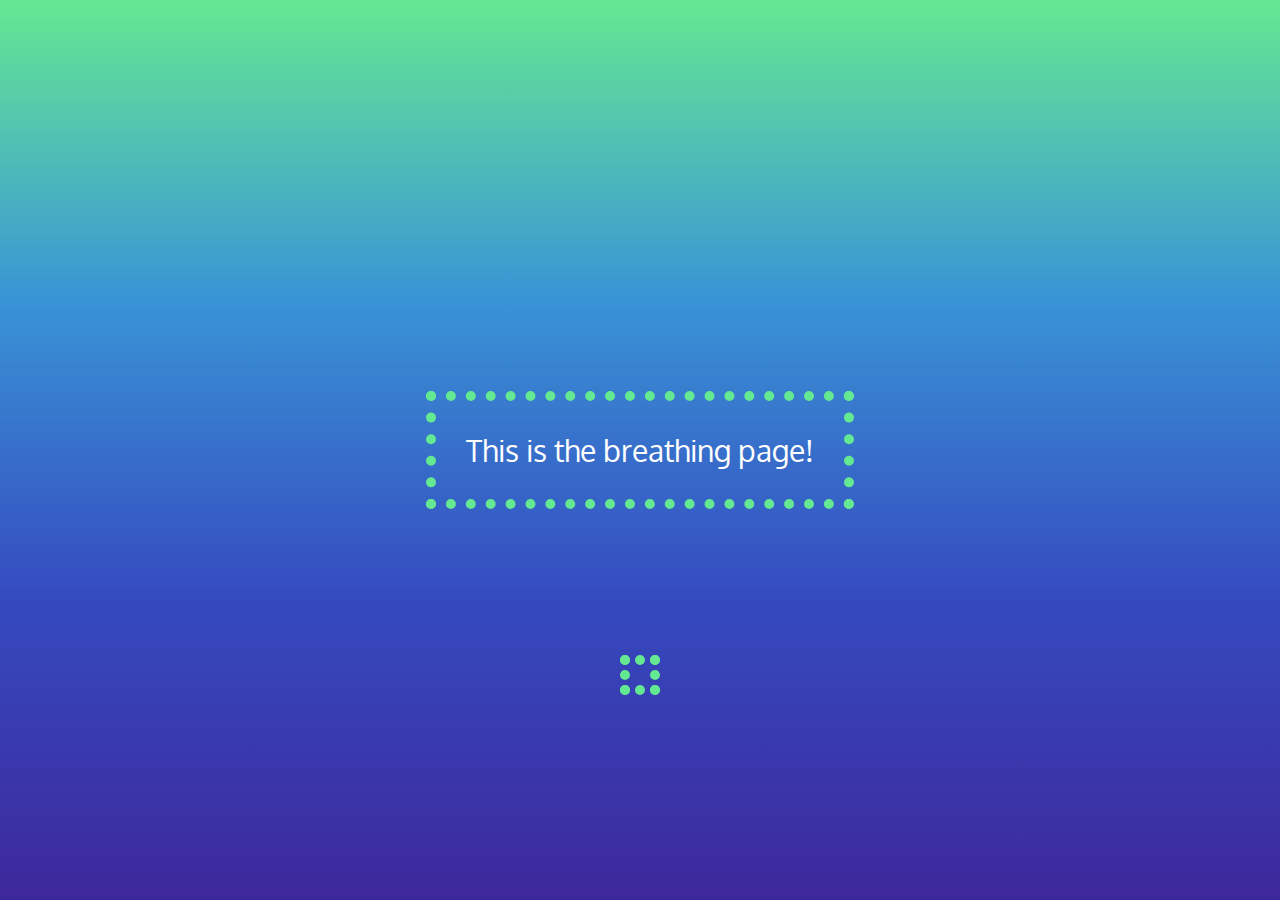
==== breathe_page.html @ 21bfd928 "Put script tag at the bottom of body tag" ====
<!DOCTYPE html>
<html lang="en">

<head>
    <meta charset="UTF-8">
    <meta http-equiv="X-UA-Compatible" content="IE=edge">
    <meta name="viewport" content="width=device-width, initial-scale=1.0">
    <title>Breathe...</title>

    <link rel="icon" type="image/png" href="./assets/daisy.png">

    <link href="https://fonts.googleapis.com/css2?family=Oxygen&display=swap" rel="stylesheet">

    <link rel="stylesheet" href="./styles/style.css">
</head>

<body>
    <div id="breatheContainer">
        This is the breathing page!
    </div>
    <div id="timer"></div>
    <script src="./scripts/script.js"></script>
</body>

</html>
---- styles/style.css ----
html {
    height: 100%;
    width: 100%;
    overflow: hidden;
    background-image: linear-gradient(#65E892, #3994D6, #354ABF, #3D289B);
    background-repeat: no-repeat;
}

div {
    font-family: 'Oxygen', sans-serif;
    margin: 0;
    color: #fff;
    text-align: center;
}

#breatheContainer {
    position: absolute;
    left: 50%;
    top: 50%;
    transform: translate(-50%, -50%);
    font-size: 30px;
    border: 10px dotted #65E892;
    padding: 30px;
}

#dateToday {
    position: absolute;
    left: 50%;
    top: 35%;
    transform: translate(-50%, -50%);
    font-size: 30px;
    border: 10px dotted #65E892;
    padding: 30px;
}

#start {
    position: absolute;
    left: 50%;
    top: 75%;
    transform: translate(-50%, -50%);
    border: 10px dotted #65E892;
    padding: 10px;
}

#timer {
    position: absolute;
    left: 50%;
    top: 75%;
    transform: translate(-50%, -50%);
    border: 10px dotted #65E892;
    padding: 10px;
}
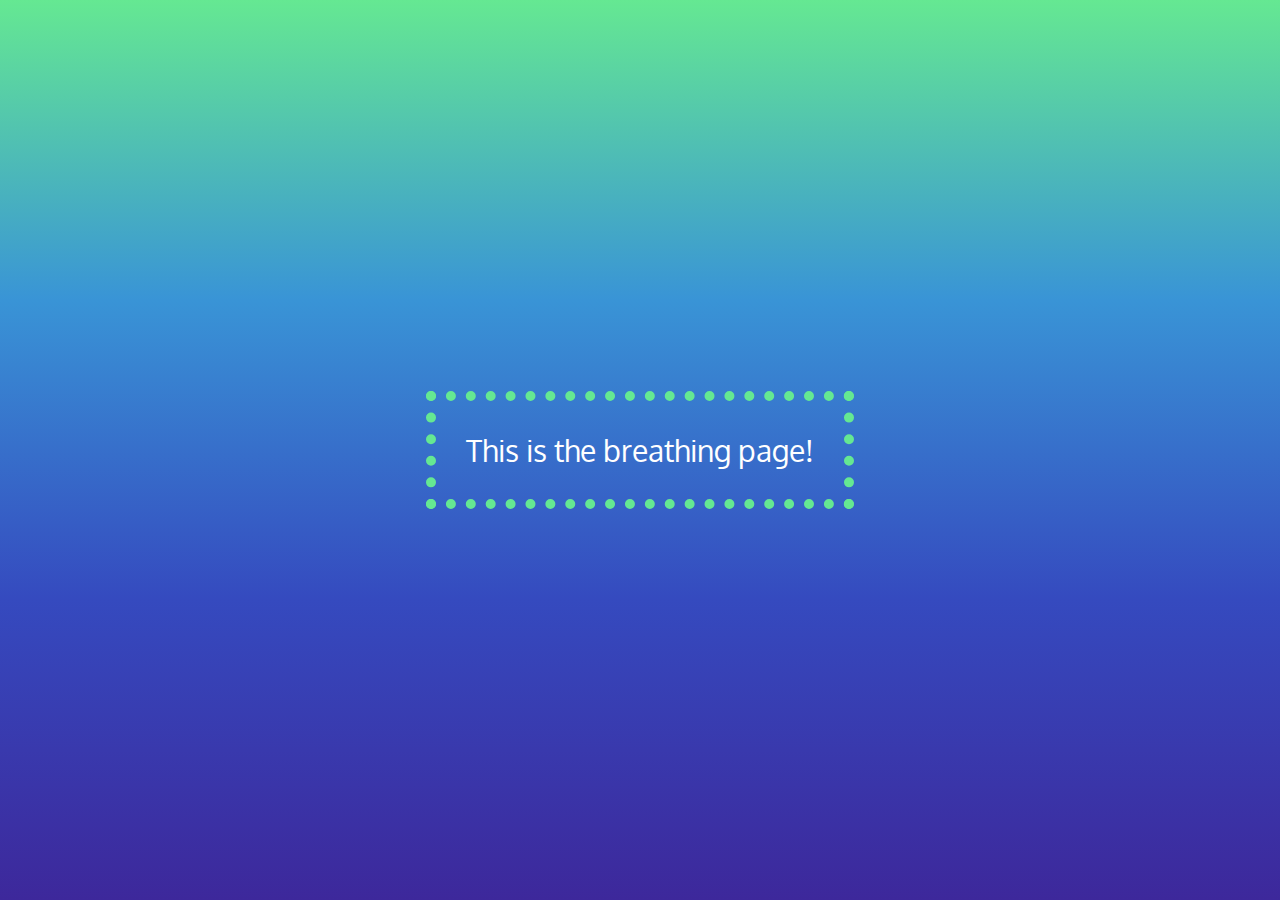
==== commit 6f1a4d9d: "Commented out timer div and css" ====
--- a/breathe_page.html
+++ b/breathe_page.html
@@ -18,7 +18,7 @@
     <div id="breatheContainer">
         This is the breathing page!
     </div>
-    <div id="timer"></div>
+    <!-- <div id="timer"></div> -->
     <script src="./scripts/script.js"></script>
 </body>
 
--- a/styles/style.css
+++ b/styles/style.css
@@ -26,27 +26,28 @@
 #dateToday {
     position: absolute;
     left: 50%;
-    top: 35%;
+    top: 30%;
     transform: translate(-50%, -50%);
-    font-size: 30px;
+    font-size: 70px;
     border: 10px dotted #65E892;
-    padding: 30px;
+    padding: 10px;
 }
 
 #start {
+    position: absolute;
+    left: 50%;
+    top: 70%;
+    transform: translate(-50%, -50%);
+    font-size: 10px;
+    border: 10px dotted #65E892;
+    padding: 15px;
+}
+
+/* #timer {
     position: absolute;
     left: 50%;
     top: 75%;
     transform: translate(-50%, -50%);
     border: 10px dotted #65E892;
     padding: 10px;
-}
-
-#timer {
-    position: absolute;
-    left: 50%;
-    top: 75%;
-    transform: translate(-50%, -50%);
-    border: 10px dotted #65E892;
-    padding: 10px;
-}+} */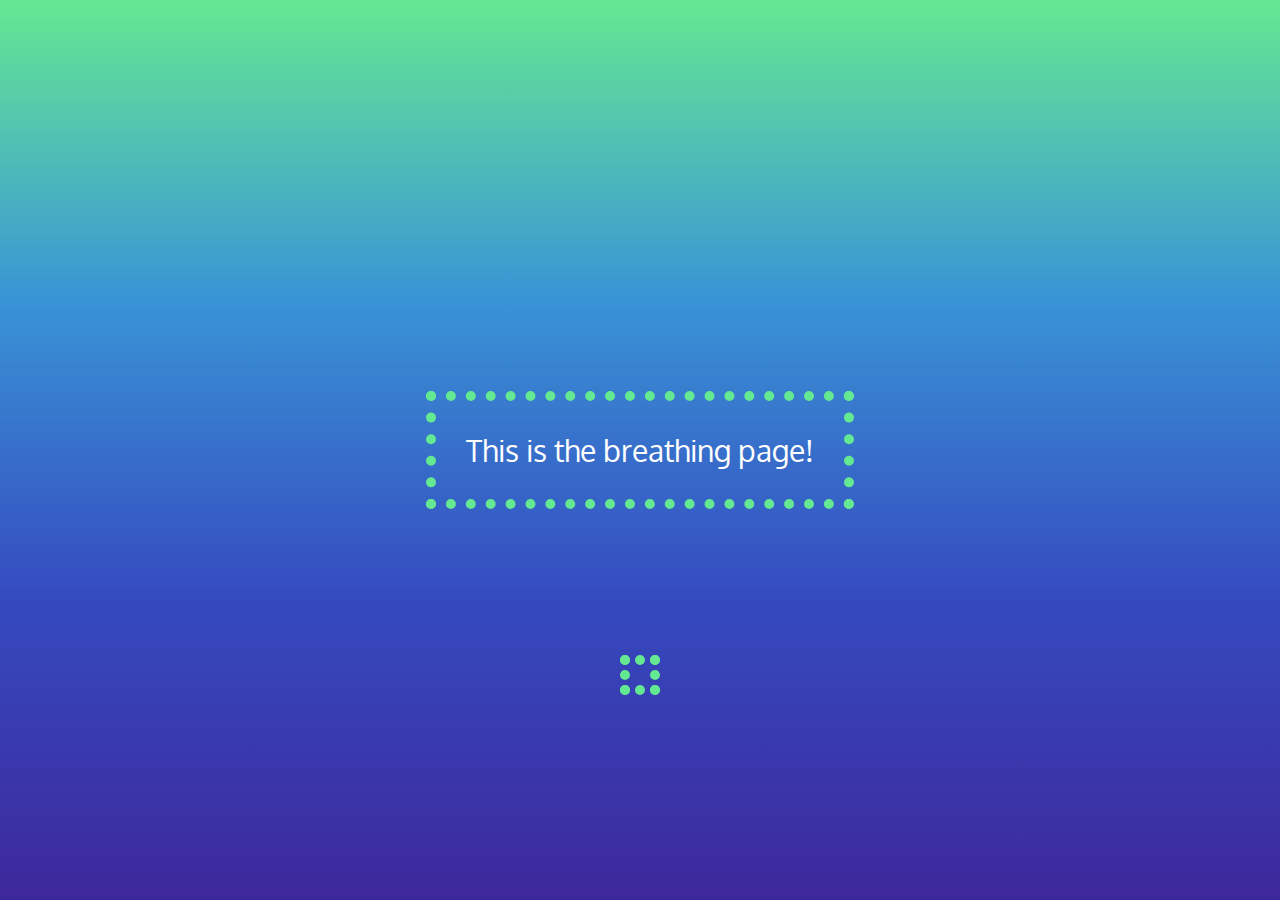
==== commit 1a8de526: "Uncommented timer div and css" ====
--- a/breathe_page.html
+++ b/breathe_page.html
@@ -18,7 +18,7 @@
     <div id="breatheContainer">
         This is the breathing page!
     </div>
-    <!-- <div id="timer"></div> -->
+    <div id="timer"></div>
     <script src="./scripts/script.js"></script>
 </body>
 
--- a/styles/style.css
+++ b/styles/style.css
@@ -43,11 +43,11 @@
     padding: 15px;
 }
 
-/* #timer {
+#timer {
     position: absolute;
     left: 50%;
     top: 75%;
     transform: translate(-50%, -50%);
     border: 10px dotted #65E892;
     padding: 10px;
-} */+}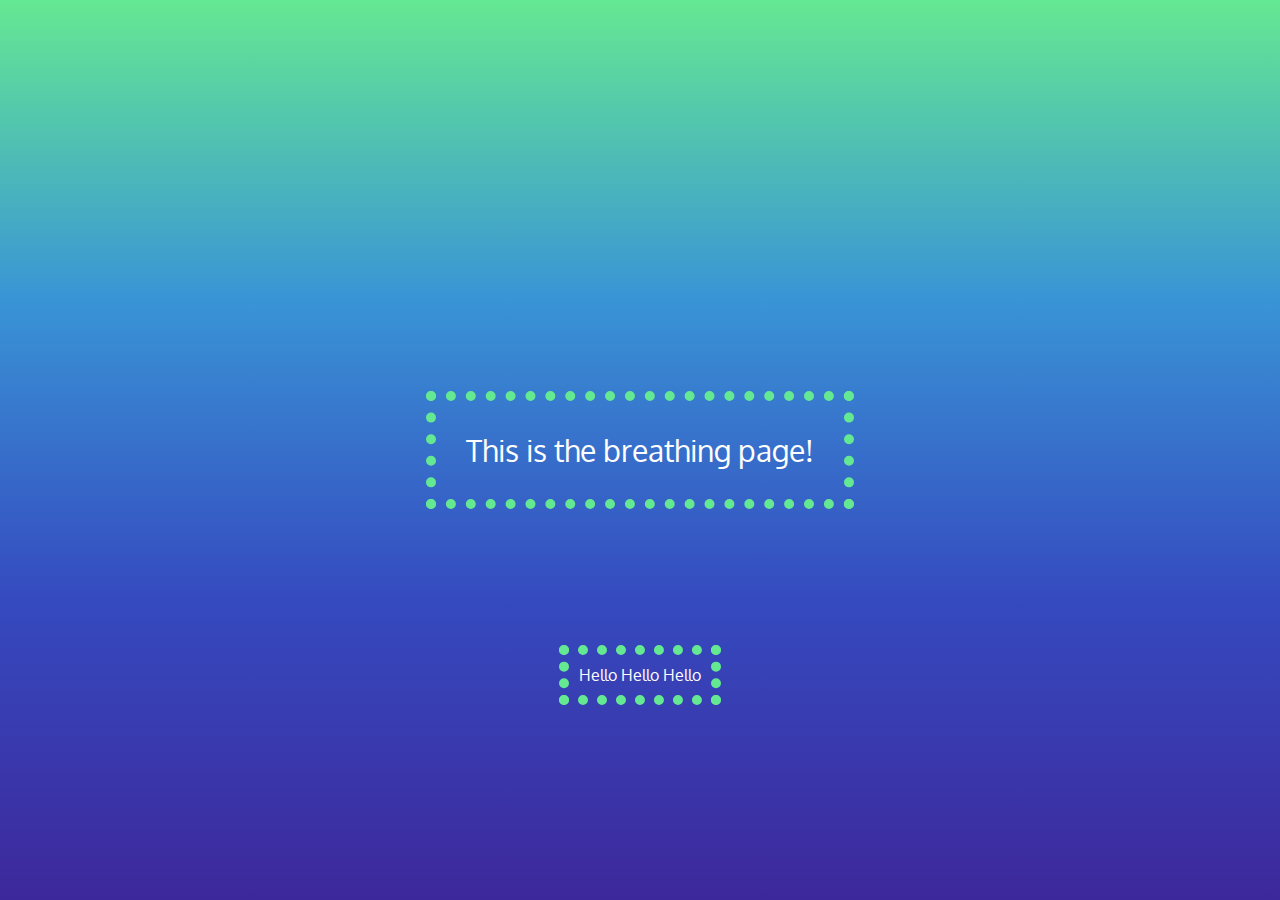
==== commit 8cdc5904: "Added in-line-block display to #timer div elements" ====
--- a/breathe_page.html
+++ b/breathe_page.html
@@ -18,7 +18,11 @@
     <div id="breatheContainer">
         This is the breathing page!
     </div>
-    <div id="timer"></div>
+    <div id="timer">
+        <div>Hello</div>
+        <div>Hello</div>
+        <div>Hello</div>
+    </div>
     <script src="./scripts/script.js"></script>
 </body>
 
--- a/styles/style.css
+++ b/styles/style.css
@@ -50,4 +50,8 @@
     transform: translate(-50%, -50%);
     border: 10px dotted #65E892;
     padding: 10px;
+}
+
+#timer div {
+    display: inline-block;
 }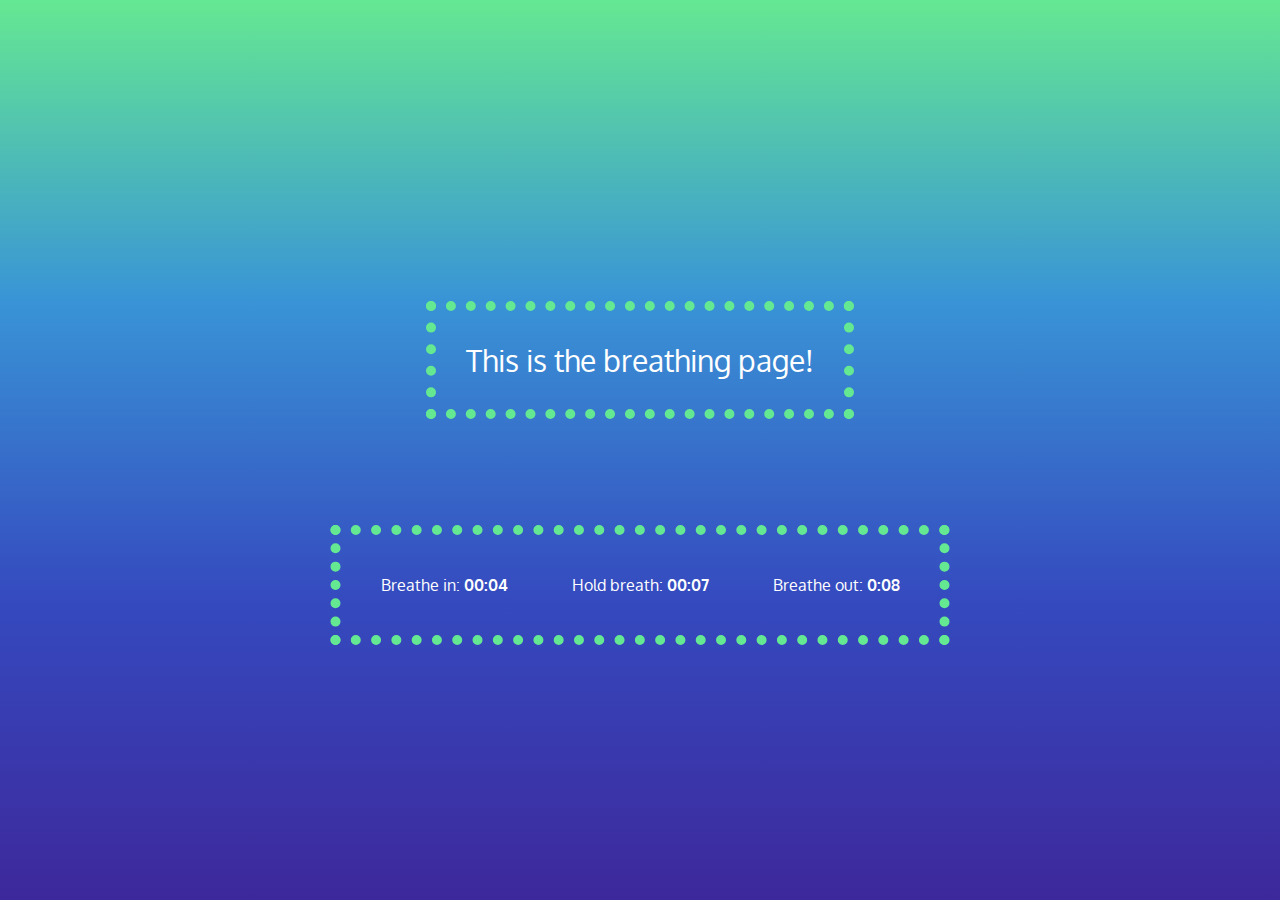
==== commit 3347b84f: "Labelled timer divs" ====
--- a/breathe_page.html
+++ b/breathe_page.html
@@ -19,9 +19,9 @@
         This is the breathing page!
     </div>
     <div id="timer">
-        <div>Hello</div>
-        <div>Hello</div>
-        <div>Hello</div>
+        <div>Breathe in: <strong>00:04</strong></div>
+        <div>Hold breath: <strong>00:07</strong></div>
+        <div>Breathe out: <strong>0:08</strong></div>
     </div>
     <script src="./scripts/script.js"></script>
 </body>
--- a/styles/style.css
+++ b/styles/style.css
@@ -16,7 +16,7 @@
 #breatheContainer {
     position: absolute;
     left: 50%;
-    top: 50%;
+    top: 40%;
     transform: translate(-50%, -50%);
     font-size: 30px;
     border: 10px dotted #65E892;
@@ -26,7 +26,7 @@
 #dateToday {
     position: absolute;
     left: 50%;
-    top: 30%;
+    top: 35%;
     transform: translate(-50%, -50%);
     font-size: 70px;
     border: 10px dotted #65E892;
@@ -46,7 +46,7 @@
 #timer {
     position: absolute;
     left: 50%;
-    top: 75%;
+    top: 65%;
     transform: translate(-50%, -50%);
     border: 10px dotted #65E892;
     padding: 10px;
@@ -54,4 +54,5 @@
 
 #timer div {
     display: inline-block;
+    padding: 30px;
 }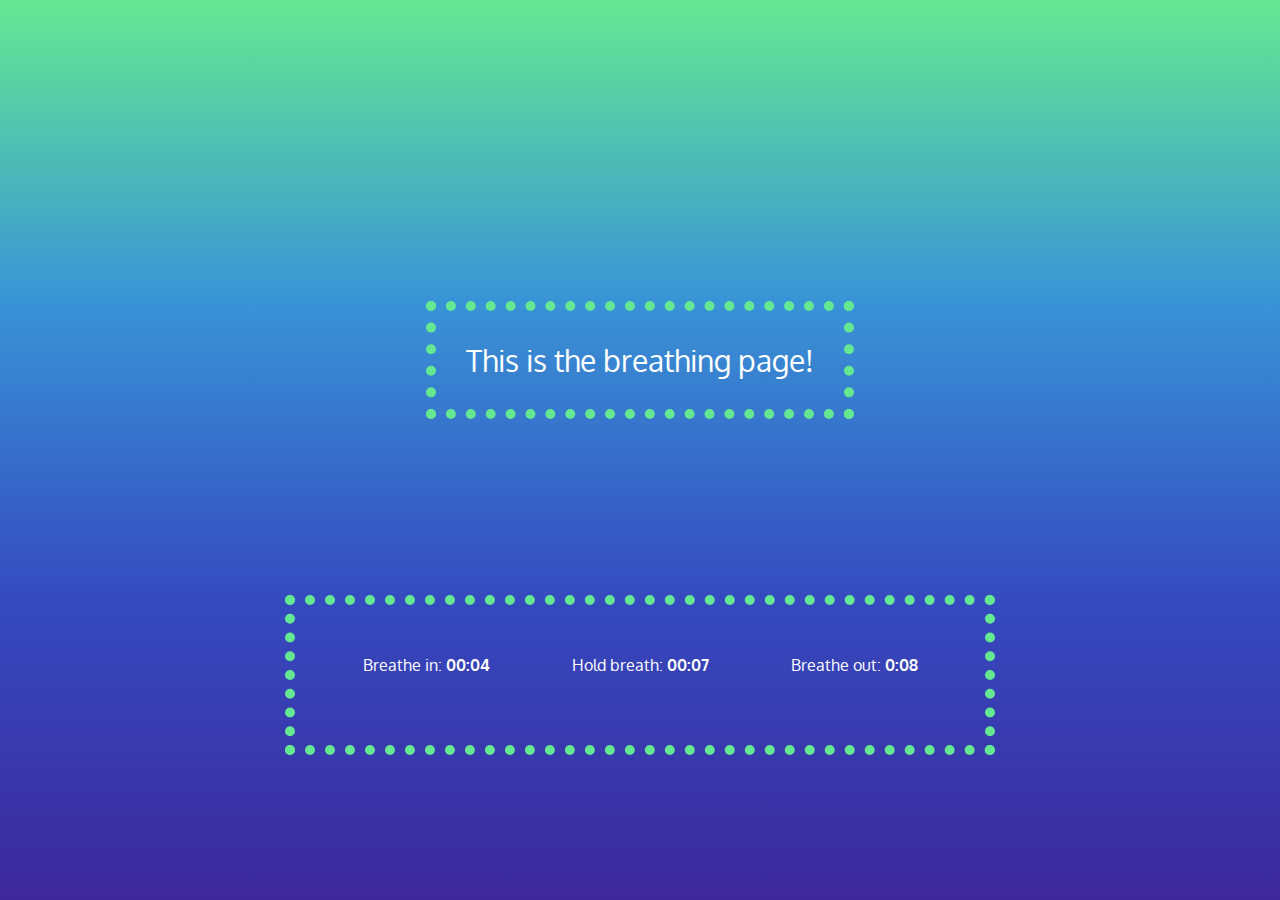
==== commit 978a319b: "Added timer div ids" ====
--- a/breathe_page.html
+++ b/breathe_page.html
@@ -19,9 +19,9 @@
         This is the breathing page!
     </div>
     <div id="timer">
-        <div>Breathe in: <strong>00:04</strong></div>
-        <div>Hold breath: <strong>00:07</strong></div>
-        <div>Breathe out: <strong>0:08</strong></div>
+        <div id="first">Breathe in: <strong>00:04</strong></div>
+        <div id="second">Hold breath: <strong>00:07</strong></div>
+        <div id="third">Breathe out: <strong>0:08</strong></div>
     </div>
     <script src="./scripts/script.js"></script>
 </body>
--- a/styles/style.css
+++ b/styles/style.css
@@ -26,7 +26,7 @@
 #dateToday {
     position: absolute;
     left: 50%;
-    top: 35%;
+    top: 30%;
     transform: translate(-50%, -50%);
     font-size: 70px;
     border: 10px dotted #65E892;
@@ -46,13 +46,28 @@
 #timer {
     position: absolute;
     left: 50%;
-    top: 65%;
+    top: 75%;
     transform: translate(-50%, -50%);
     border: 10px dotted #65E892;
-    padding: 10px;
+    padding: 20px;
+    width: 650px;
+    height: 100px;
 }
 
 #timer div {
     display: inline-block;
     padding: 30px;
-}+    width: 150px;
+}
+
+#first {
+
+}
+
+#second {
+
+}
+
+#third {
+
+}
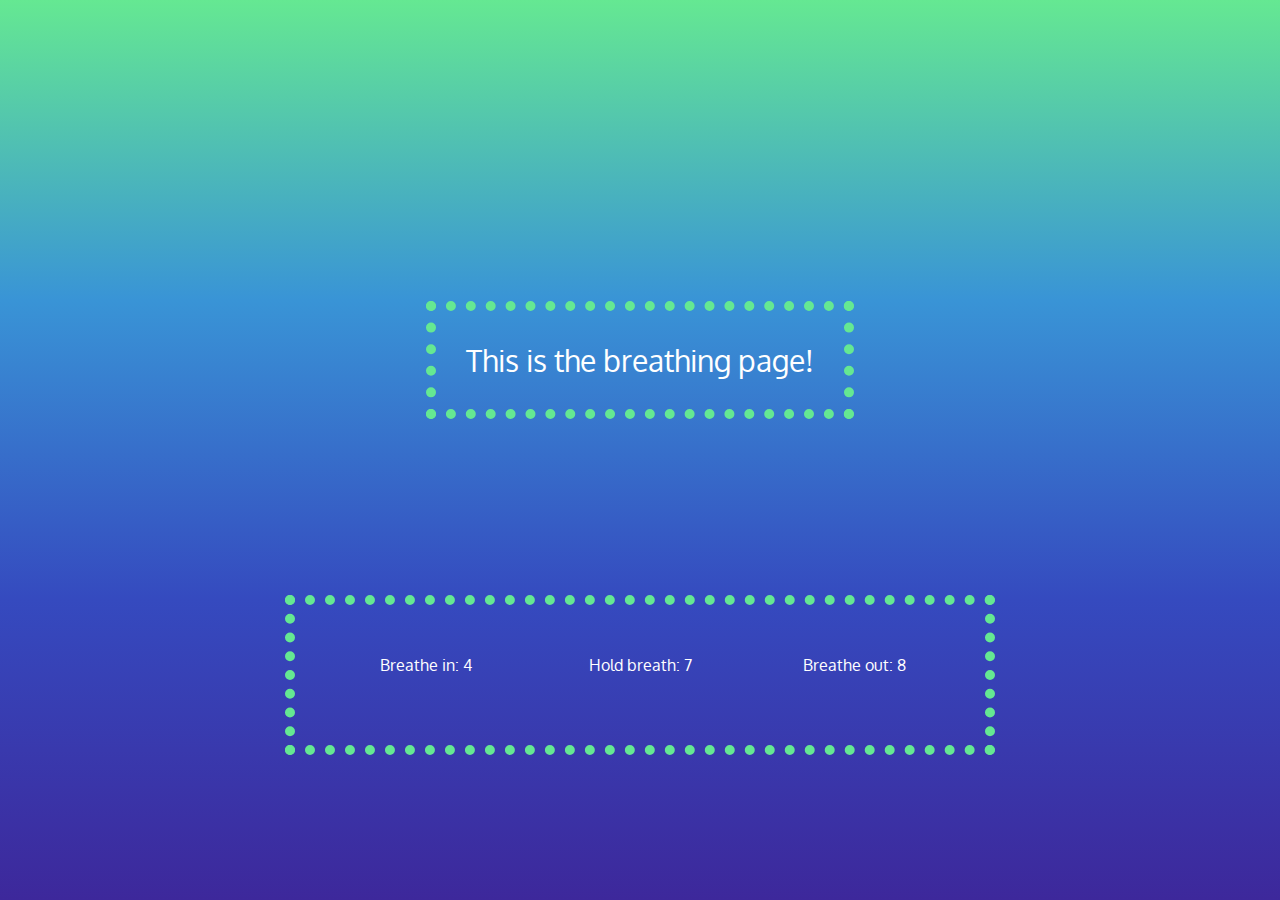
==== commit f02f6b7c: "Fixed "first" timer and timer text" ====
--- a/breathe_page.html
+++ b/breathe_page.html
@@ -19,9 +19,9 @@
         This is the breathing page!
     </div>
     <div id="timer">
-        <div id="first">Breathe in: <strong>00:04</strong></div>
-        <div id="second">Hold breath: <strong>00:07</strong></div>
-        <div id="third">Breathe out: <strong>0:08</strong></div>
+        <div id="first">Breathe in: 4</div>
+        <div id="second">Hold breath: 7</div>
+        <div id="third">Breathe out: 8</div>
     </div>
     <script src="./scripts/script.js"></script>
 </body>
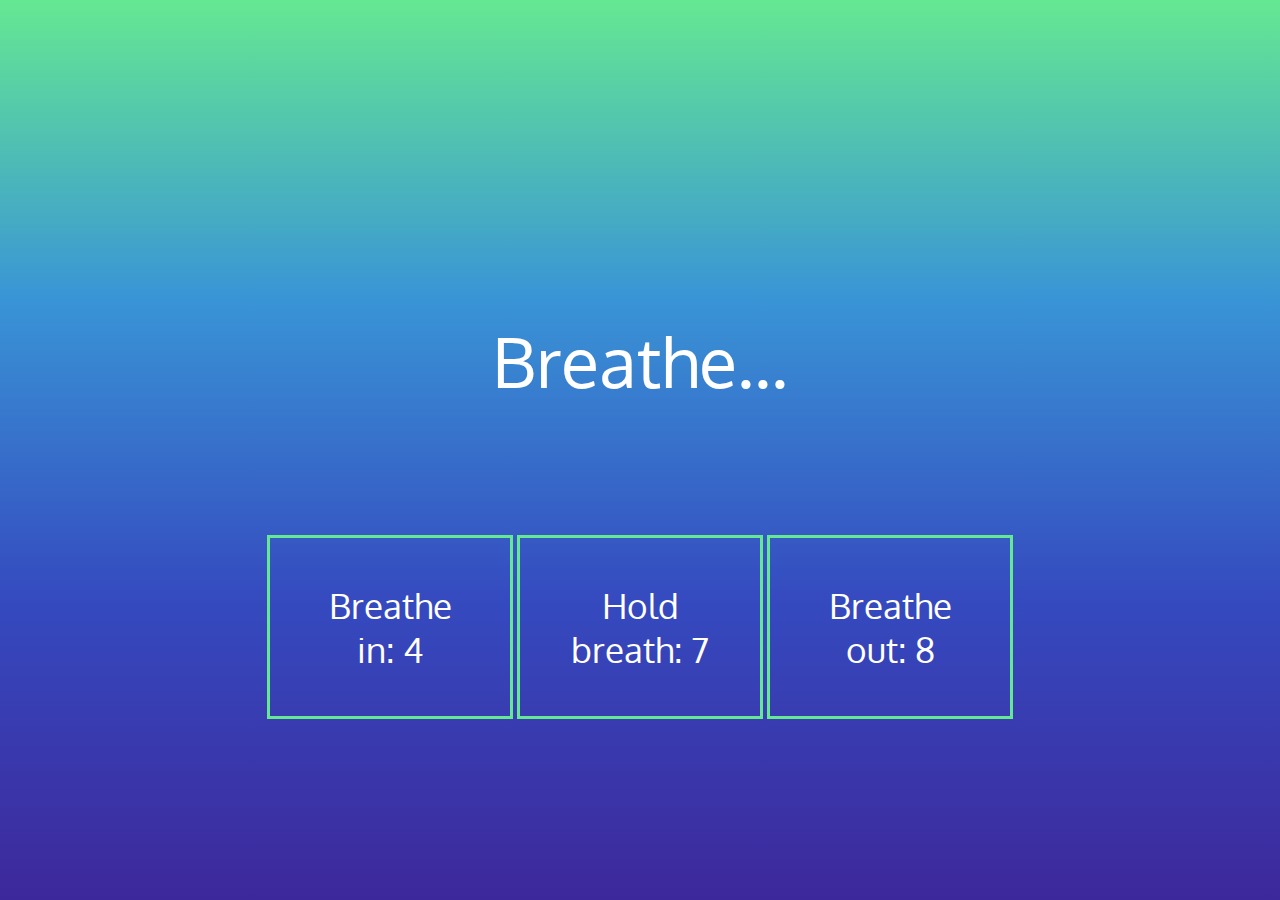
==== commit a2d55c06: "Changed breatheContainer" ====
--- a/breathe_page.html
+++ b/breathe_page.html
@@ -16,7 +16,7 @@
 
 <body>
     <div id="breatheContainer">
-        This is the breathing page!
+        Breathe...
     </div>
     <div id="timer">
         <div id="first">Breathe in: 4</div>
--- a/styles/style.css
+++ b/styles/style.css
@@ -18,9 +18,9 @@
     left: 50%;
     top: 40%;
     transform: translate(-50%, -50%);
-    font-size: 30px;
-    border: 10px dotted #65E892;
-    padding: 30px;
+    font-size: 70px;
+    /* border: 10px; */
+    /* padding: 50px; */
 }
 
 #dateToday {
@@ -29,7 +29,7 @@
     top: 30%;
     transform: translate(-50%, -50%);
     font-size: 70px;
-    border: 10px dotted #65E892;
+    border: 15px dotted #65E892;
     padding: 10px;
 }
 
@@ -46,28 +46,29 @@
 #timer {
     position: absolute;
     left: 50%;
-    top: 75%;
+    top: 65%;
     transform: translate(-50%, -50%);
-    border: 10px dotted #65E892;
-    padding: 20px;
-    width: 650px;
+    /* border: 10px dotted #65E892; */
+    padding: 55px;
+    width: 750px;
     height: 100px;
 }
 
 #timer div {
     display: inline-block;
-    padding: 30px;
+    padding: 45px;
+    border: 3px solid #65E892;
     width: 150px;
 }
 
 #first {
-
+    font-size: 35px;
 }
 
 #second {
-
+    font-size: 35px;
 }
 
 #third {
-
-}
+    font-size: 35px;
+}